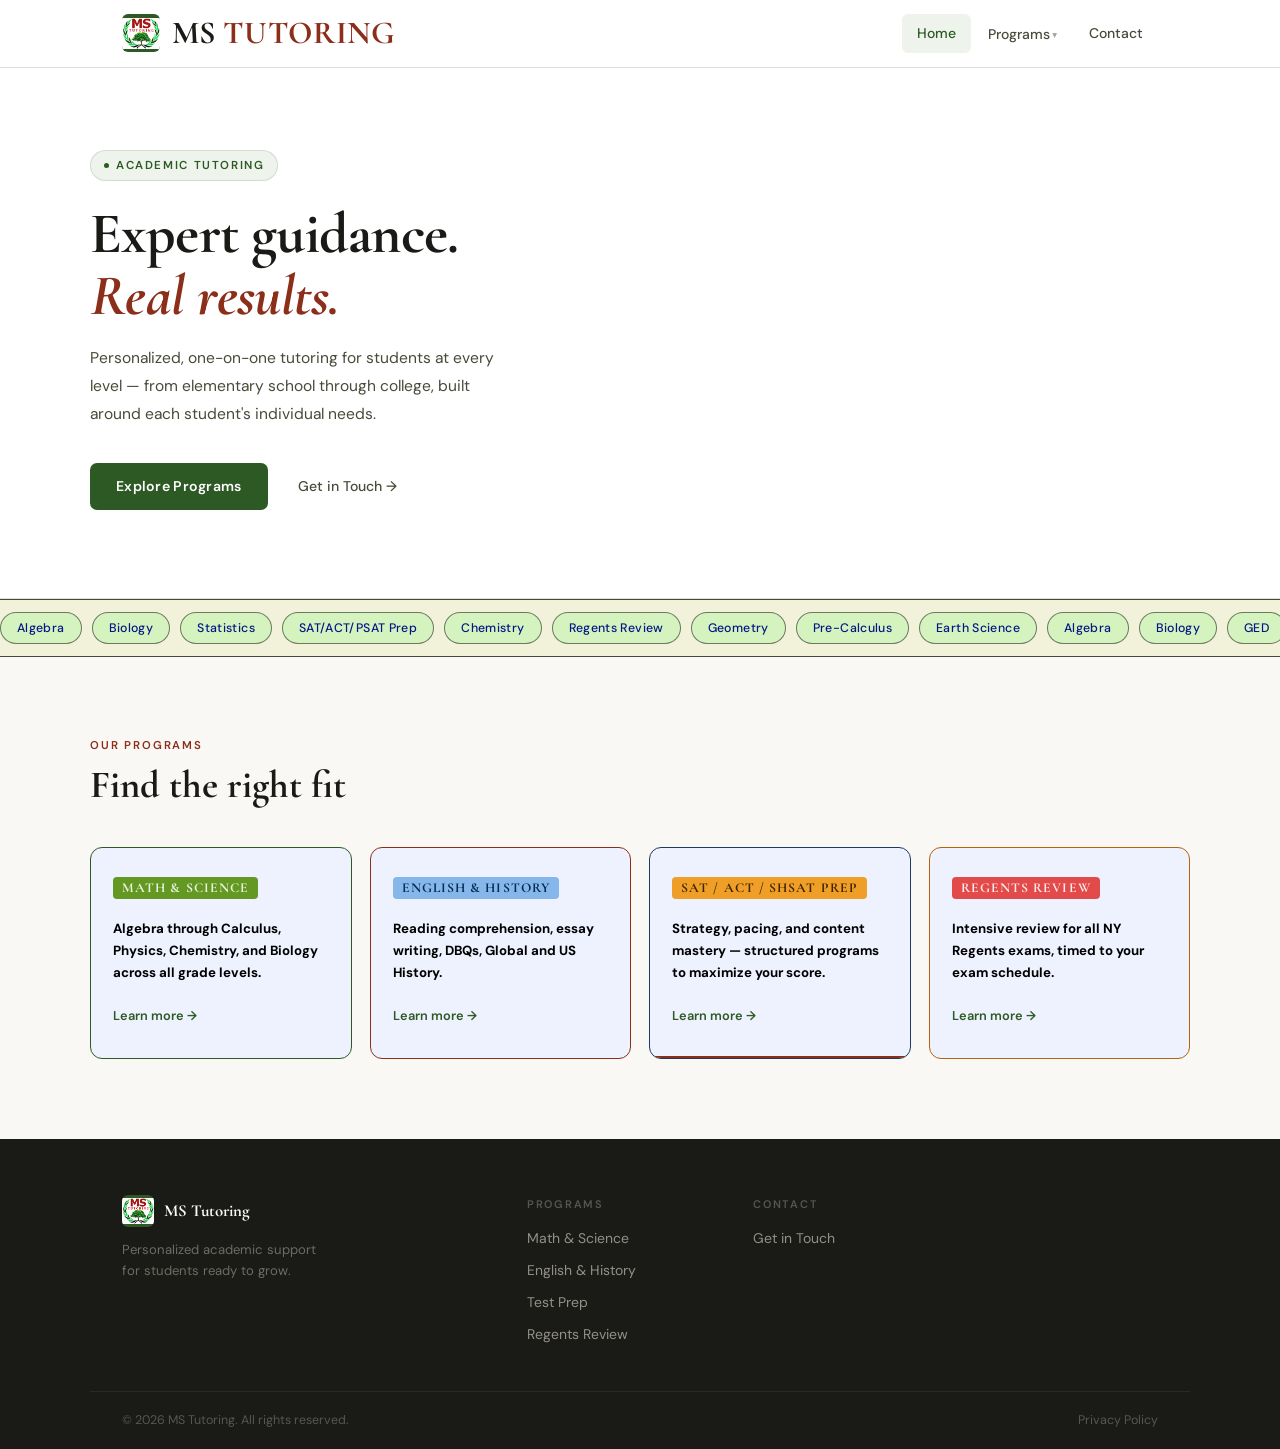
==== index.html @ f31f2561 "added color chages and other css changes" ====
<!DOCTYPE html>
<html lang="en">
  <head>
    <meta charset="UTF-8"/>
    <meta name="viewport" content="width=device-width, initial-scale=1.0"/>
    <title>MS TUTORING</title>
    <link rel="icon" type="image/png" href="logo.png"/>
    <link href="https://fonts.googleapis.com/css2?family=Cormorant+Garamond:ital,wght@0,600;0,700;1,600&family=DM+Sans:wght@400;500;600&display=swap" rel="stylesheet"/>
    <link rel="stylesheet" href="css/style.css"/>
  </head>
  <body>

    <!-- ── NAVBAR ── -->
    <header class="navbar">
      <div class="nav-inner">
        <a href="index.html" class="nav-logo">
          <div class="logo-img-wrap">
            <img src="logo.png" alt="MS Tutoring logo"/>
          </div>
          <span class="logo-name">MS <em>TUTORING</em></span>
        </a>
        <nav class="nav-links">
          <a href="index.html" class="nav-item active">Home</a>
          <div class="dropdown">
            <a href="#" class="nav-item" tabindex="0">Programs</a>
            <div class="drop-menu">
              <a href="programs/math-science.html">Math &amp; Science</a>
              <a href="programs/english-history.html">English &amp; History</a>
              <a href="programs/test-prep.html">Test Prep (SAT / ACT)</a>
              <a href="programs/regents.html">Regents Review</a>
              <a href="programs/extra.html" class="nav-item">Extra</a>
            </div>
          </div>
          <a href="contact.html" class="nav-item">Contact</a>
        </nav>
      </div>
    </header>

    <!-- ── HERO ── -->
    <section class="hero">
      <div class="hero-inner">
        <div>
          <div class="hero-tag">Academic Tutoring</div>
          <h1 class="hero-title">Expert guidance.<br/><em>Real results.</em></h1>
          <p class="hero-sub">Personalized, one-on-one tutoring for students at every level — from elementary school through college, built around each student's individual needs.</p>
          <div class="hero-actions">
            <a href="programs/math-science.html" class="btn-solid">Explore Programs</a>
            <a href="contact.html" class="btn-ghost">Get in Touch →</a>
          </div>
        </div>
      </div>
    </section>

    <!-- ── SUBJECTS STRIP ── -->
    <div class="strip">
      <div class="strip-track">
        <div class="pill">Algebra</div>
        <div class="pill">Biology</div>
        <div class="pill">Statistics</div>
        <div class="pill">SAT/ACT/PSAT Prep</div>
        <div class="pill">Chemistry</div>
        <div class="pill">Regents Review</div>
        <div class="pill">Geometry</div>
        <div class="pill">Pre-Calculus</div>
        <div class="pill">Earth Science</div>
        <div class="pill">Algebra</div>
        <div class="pill">Biology</div>
        <div class="pill">GED</div>
        <div class="pill">College Physics</div>
        <div class="pill">College Calculus</div>
        <div class="pill">Statistics</div>
        <div class="pill">SHSAT Prep</div>
        <div class="pill">Chemistry</div>
        <div class="pill">Regents Review</div>
        <div class="pill">Geometry</div>
        <div class="pill">Pre-Calculus</div>
        <div class="pill">Calculus</div>
        <div class="pill">NYSATAS</div>
        <div class="pill">College Chemistry</div>
      </div>
    </div>

    <!-- ── PROGRAMS ── -->
    <section class="programs">
      <div class="section-wrap">
        <div class="section-eyebrow">Our Programs</div>
        <h2 class="section-title">Find the right fit</h2>
        <div class="prog-grid">

          <div class="prog-card">
            <h3><div class="prog-badge prog-badge--green">Math &amp; Science</div></h3>
            <p style="color:black"><b>Algebra through Calculus, Physics, Chemistry, and Biology across all grade levels.</b></p>
            <a href="programs/math-science.html" class="prog-link">Learn more →</a>
          </div>

          <div class="prog-card">
            <h3><div class="prog-badge prog-badge--blue">English &amp; History</div></h3>
            <p style="color:black"><b>Reading comprehension, essay writing, DBQs, Global and US History.</b></p>
            <a href="programs/english-history.html" class="prog-link">Learn more →</a>
          </div>

          <div class="prog-card featured">
            <h3><div class="prog-badge prog-badge--orange">SAT / ACT / SHSAT Prep</div></h3>
            <p style="color:black"><b>Strategy, pacing, and content mastery — structured programs to maximize your score.</b></p>
            <a href="programs/test-prep.html" class="prog-link">Learn more →</a>
          </div>

          <div class="prog-card">
            <h3><div class="prog-badge prog-badge--red">Regents Review</div></h3>
            <p style="color:black"><b>Intensive review for all NY Regents exams, timed to your exam schedule.</b></p>
            <a href="programs/regents.html" class="prog-link">Learn more →</a>
          </div> 
        </div>
      </div>
    </section>

    <!-- ── FOOTER ── -->
    <footer class="footer">
      <div class="footer-inner">
        <div class="footer-brand">
          <div class="footer-logo-row">
            <div class="footer-logo-wrap">
              <img src="logo.png" alt="MS Tutoring logo"/>
            </div>
            <span>MS Tutoring</span>
          </div>
          <p class="footer-tagline">Personalized academic support for students ready to grow.</p>
        </div>
        <div class="footer-col">
          <h4>Programs</h4>
          <a href="programs/math-science.html">Math &amp; Science</a>
          <a href="programs/english-history.html">English &amp; History</a>
          <a href="programs/test-prep.html">Test Prep</a>
          <a href="programs/regents.html">Regents Review</a>
        </div>
        <div class="footer-col">
          <h4>Contact</h4>
          <a href="contact.html">Get in Touch</a>
        </div>
      </div>
      <div class="footer-bottom">
        <p>© 2026 MS Tutoring. All rights reserved.</p>
        <a href="privacy.html">Privacy Policy</a>
      </div>
    </footer>

  </body>
</html>
---- css/style.css ----
/* ─────────────────────────────────────────
   MS Tutoring — style.css
   No JavaScript required. Dropdowns are
   CSS-only via :hover and :focus-within.
───────────────────────────────────────── */

/* ── RESET ── */
*, *::before, *::after {
  box-sizing: border-box;
  margin: 0;
  padding: 0;
}

/* ── VARIABLES ── */
:root {
  --green:       #2d5a24;
  --green-mid:   #3e7a32;
  --green-light: #eef4ec;
  --brick:       #8b2e1a;
  --cream:       #faf8f5;
  --parchment:   #f0ece4;
  --ink:         #1a1a16;
  --mid:         #4a4a3a;
  --muted:       #888878;
  --border:      #e2ddd4;
  --white:       #ffffff;

  --font-head: 'Cormorant Garamond', Georgia, serif;
  --font-body: 'DM Sans', system-ui, sans-serif;

  --nav-h: 68px;
  --max-w: 1100px;
}

/* ── BASE ── */
html { scroll-behavior: smooth; }

body {
  font-family: var(--font-body);
  background: var(--cream);
  color: var(--ink);
  line-height: 1.65;
  overflow-x: hidden;
  font-size: 18px;
}

a   { color: inherit; text-decoration: none; }
img { display: block; max-width: 100%; }

/* ─────────────────────────────
   NAVBAR
───────────────────────────── */
.navbar {
  position: sticky;
  top: 0;
  z-index: 100;
  height: var(--nav-h);
  background: var(--white);
  border-bottom: 1px solid var(--border);
}

.nav-inner {
  max-width: var(--max-w);
  margin: 0 auto;
  height: 100%;
  display: flex;
  align-items: center;
  justify-content: space-between;
  padding: 0 32px;
}

/* Logo */
.nav-logo {
  display: flex;
  align-items: center;
  gap: 12px;
  flex-shrink: 0;
}

.logo-img-wrap {
  width: 38px;
  height: 38px;
  border-radius: 6px;
  overflow: hidden;
  background: var(--green); /* shows while logo.png loads or if missing */
  flex-shrink: 0;
}

.logo-img-wrap img {
  width: 100%;
  height: 100%;
  object-fit: contain;
}

.logo-name {
  font-family: var(--font-head);
  font-size: 2rem;
  font-weight: 700;
  color: var(--ink);
  letter-spacing: 0.01em;
}

.logo-name em {
  font-style: normal;
  color: var(--brick);
}

/* Nav links */
.nav-links {
  display: flex;
  align-items: center;
  gap: 2px;
}

.nav-item {
  font-size: 0.875rem;
  font-weight: 500;
  color: var(--mid);
  padding: 8px 15px;
  border-radius: 6px;
  transition: color 0.18s, background 0.18s;
  white-space: nowrap;
}

.nav-item:hover  { color: var(--ink);   background: var(--green-light); }
.nav-item.active { color: var(--green); background: var(--green-light); }

/* Dropdown — CSS only, no JavaScript */
.dropdown {
  position: relative;
}

.dropdown > .nav-item::after {
  content: ' ▾';
  font-size: 0.6rem;
  opacity: 0.5;
  vertical-align: middle;
}

.drop-menu {
  position: absolute;
  top: calc(100% + 8px);
  left: 50%;
  transform: translateX(-50%) translateY(4px);
  background: var(--white);
  border: 1px solid var(--border);
  border-top: 2px solid var(--green);
  border-radius: 8px;
  box-shadow: 0 8px 32px rgba(0, 0, 0, 0.09);
  min-width: 196px;
  padding: 6px 0;
  opacity: 0;
  pointer-events: none;
  transition: opacity 0.18s, transform 0.18s;
}

.dropdown:hover       .drop-menu,
.dropdown:focus-within .drop-menu {
  opacity: 1;
  pointer-events: auto;
  transform: translateX(-50%) translateY(0);
}

.drop-menu a {
  display: block;
  padding: 10px 18px;
  font-size: 0.875rem;
  color: var(--mid);
  border-left: 2px solid transparent;
  transition: background 0.12s, color 0.12s, border-color 0.12s;
}

.drop-menu a:hover {
  background: var(--green-light);
  color: var(--green);
  border-left-color: var(--green);
}

/* ─────────────────────────────
   HERO
───────────────────────────── */
.hero {
  background: var(--white);
  border-bottom: 1px solid var(--border);
  padding: 80px 32px 88px;
}

.hero-inner {
  max-width: var(--max-w);
  margin: 0 auto;
  display: grid;
  grid-template-columns: 1fr 1fr;
  gap: 72px;
  align-items: center;
}

.hero-tag {
  display: inline-flex;
  align-items: center;
  gap: 7px;
  font-size: 0.72rem;
  font-weight: 600;
  letter-spacing: 0.14em;
  text-transform: uppercase;
  color: var(--green);
  background: var(--green-light);
  border: 1px solid rgba(45, 90, 36, 0.15);
  padding: 5px 13px;
  border-radius: 99px;
  margin-bottom: 22px;
}

.hero-tag::before {
  content: '';
  width: 5px;
  height: 5px;
  border-radius: 50%;
  background: var(--green);
  flex-shrink: 0;
}

.hero-title {
  font-family: var(--font-head);
  font-size: clamp(2.8rem, 4.5vw, 4rem);
  font-weight: 700;
  line-height: 1.08;
  color: var(--ink);
  margin-bottom: 18px;
  letter-spacing: -0.01em;
}

.hero-title em {
  font-style: italic;
  color: var(--brick);
}

.hero-sub {
  font-size: 0.975rem;
  color: var(--mid);
  line-height: 1.78;
  max-width: 420px;
  margin-bottom: 34px;
}

.hero-actions {
  display: flex;
  gap: 12px;
  flex-wrap: wrap;
}

.btn-solid {
  display: inline-block;
  background: var(--green);
  color: var(--white);
  font-weight: 600;
  font-size: 0.88rem;
  padding: 12px 26px;
  border-radius: 7px;
  letter-spacing: 0.02em;
  transition: background 0.18s;
}

.btn-solid:hover { background: var(--green-mid); }

.btn-ghost {
  display: inline-block;
  color: var(--mid);
  font-weight: 500;
  font-size: 0.88rem;
  padding: 12px 18px;
  border-radius: 7px;
  transition: color 0.18s, background 0.18s;
}

.btn-ghost:hover {
  color: var(--ink);
  background: var(--parchment);
}

/* Hero stats panel */
.hero-stats {
  background: var(--cream);
  border: 1px solid var(--border);
  border-radius: 14px;
  padding: 36px 32px;
}

.stat {
  display: flex;
  align-items: center;
  gap: 18px;
  padding: 18px 0;
  border-bottom: 1px solid var(--border);
}

.stat:first-child { padding-top: 0; }
.stat:last-child  { border-bottom: none; padding-bottom: 0; }

.stat-icon {
  width: 40px;
  height: 40px;
  background: var(--green-light);
  border-radius: 8px;
  display: flex;
  align-items: center;
  justify-content: center;
  font-size: 1rem;
  flex-shrink: 0;
}

.stat strong {
  display: block;
  font-family: var(--font-head);
  font-size: 1.55rem;
  font-weight: 700;
  color: var(--ink);
  line-height: 1;
  margin-bottom: 2px;
}

.stat span {
  font-size: 0.78rem;
  color: var(--muted);
}

/* ─────────────────────────────
   SUBJECTS STRIP
───────────────────────────── */
.strip {
  background: #f2f2da;
  padding: 12px 0;
  overflow: hidden;
  border-bottom: 1px solid rgba(0, 0, 0, 0.7);
  border-top: 1px solid rgba(0, 0, 0, 0.7);
}

.strip-track {
  display: flex;
  gap: 10px;
  animation: ticker 34s linear infinite;
  width: max-content;
}

.strip:hover .strip-track {
  animation-play-state: paused;
}

@keyframes ticker {
  from { transform: translateX(0); }
  to   { transform: translateX(-50%); }
}

.pill {
  background: rgba(0, 255, 0, 0.12);
  border: 1px solid rgba(0, 0, 0, 0.5);
  color: #041785;
  font-size: 0.77rem;
  font-weight: 500;
  padding: 5px 16px;
  border-radius: 99px;
  white-space: nowrap;
  letter-spacing: 0.03em;
}

/* ─────────────────────────────
   PROGRAMS
───────────────────────────── */
.programs {
  padding: 80px 32px;
  background: var(--cream);
}

.section-wrap {
  max-width: var(--max-w);
  margin: 0 auto;
}

.section-eyebrow {
  font-size: 0.71rem;
  font-weight: 600;
  letter-spacing: 0.16em;
  text-transform: uppercase;
  color: var(--brick);
  margin-bottom: 8px;
}

.section-title {
  font-family: var(--font-head);
  font-size: clamp(1.9rem, 3vw, 2.5rem);
  font-weight: 700;
  color: var(--ink);
  line-height: 1.12;
  margin-bottom: 40px;
}

.prog-grid {
  display: grid;
  grid-template-columns: repeat(4, 1fr);
  gap: 18px;
}

.prog-card {
  background: #eef2ff;
  border: 1px solid var(--border);
  border-radius: 12px;
  padding: 28px 22px;
  position: relative;
  overflow: hidden;
  transition: border-color 0.2s, box-shadow 0.2s, transform 0.2s;
}

/* Animated bottom bar on hover */
.prog-card::after {
  content: '';
  position: absolute;
  bottom: 0;
  left: 0;
  right: 0;
  height: 2px;
  background: var(--green);
  transform: scaleX(0);
  transform-origin: left;
  transition: transform 0.25s;
}

.prog-card:hover {
  border-color: transparent;
  box-shadow: 0 6px 28px rgba(0, 0, 0, 0.09);
  transform: translateY(-3px);
}

.prog-card:hover::after { transform: scaleX(1); }

.prog-card.featured::after {
  background: var(--brick);
  transform: scaleX(1);
}

.prog-badge {
  display: inline-block;
  color: #fff;
  font-size: .85rem;
  font-weight: 700;
  letter-spacing: 0.08em;
  text-transform: uppercase;
  padding: 3px 9px;
  border-radius: 4px;
  margin-bottom: 12px;
}

.prog-badge--green  { background: #639922; color: #EAF3DE; }
.prog-badge--blue   { background: #85B7EB; color: #042C53; }
.prog-badge--red    { background: #E24B4A; color: #FCEBEB; }
.prog-badge--orange { background: #EF9F27; color: #412402; }

.prog-icon {
  font-size: 1.5rem;
  margin-bottom: 12px;
}

.prog-card h3 {
  font-family: var(--font-head);
  font-size: 1.1rem;
  font-weight: 700;
  color: var(--ink);
  margin-bottom: 7px;
  line-height: 1.2;
}

.prog-card p {
  font-size: 0.83rem;
  color: var(--muted);
  line-height: 1.65;
  margin-bottom: 16px;
}

.prog-link {
  font-size: 0.8rem;
  font-weight: 600;
  color: var(--green);
}

/* ─────────────────────────────
   WHY MS TUTORING
───────────────────────────── */
.why {
  background: var(--white);
  border-top: 1px solid var(--border);
  padding: 80px 32px;
}

.why-grid {
  display: grid;
  grid-template-columns: 1fr 1fr;
  gap: 64px;
  align-items: start;
}

.why-left > p {
  font-size: 0.93rem;
  color: var(--mid);
  line-height: 1.8;
  margin-bottom: 28px;
  max-width: 400px;
}

.features {
  display: flex;
  flex-direction: column;
  gap: 14px;
}

.feat {
  display: flex;
  align-items: flex-start;
  gap: 12px;
}

.feat-dot {
  width: 6px;
  height: 6px;
  border-radius: 50%;
  background: var(--green);
  flex-shrink: 0;
  margin-top: 8px;
}

.feat p        { font-size: 0.88rem; color: var(--mid); line-height: 1.65; }
.feat strong   { color: var(--ink); font-weight: 600; }

.why-right {
  background: var(--cream);
  border: 1px solid var(--border);
  border-radius: 12px;
  padding: 32px 30px;
}

.why-row {
  display: flex;
  justify-content: space-between;
  align-items: center;
  padding: 18px 0;
  border-bottom: 1px solid var(--border);
}

.why-row:first-child { padding-top: 0; }
.why-row:last-child  { border-bottom: none; padding-bottom: 0; }

.why-label { font-size: 0.86rem; color: var(--mid); }

.why-val {
  font-family: var(--font-head);
  font-size: 1.45rem;
  font-weight: 700;
  color: var(--green);
}

/* ─────────────────────────────
   FOOTER
───────────────────────────── */
.footer { background: var(--ink); }

.footer-inner {
  max-width: var(--max-w);
  margin: 0 auto;
  padding: 56px 32px 36px;
  display: grid;
  grid-template-columns: 2fr 1fr 1fr 1fr;
  gap: 48px;
}

.footer-brand {
  display: flex;
  flex-direction: column;
  gap: 12px;
}

.footer-logo-row {
  display: flex;
  align-items: center;
  gap: 10px;
}

.footer-logo-wrap {
  width: 32px;
  height: 32px;
  border-radius: 6px;
  overflow: hidden;
  background: var(--green); /* fallback until logo.png loads */
  flex-shrink: 0;
}

.footer-logo-wrap img {
  width: 100%;
  height: 100%;
  object-fit: contain;
}

.footer-logo-row span {
  font-family: var(--font-head);
  font-size: 1.05rem;
  font-weight: 700;
  color: #faf8f5;
}

.footer-tagline {
  font-size: 0.82rem;
  color: rgba(245, 240, 232, 0.38);
  line-height: 1.65;
  max-width: 200px;
}

.footer-col h4 {
  font-size: 0.69rem;
  font-weight: 600;
  letter-spacing: 0.16em;
  text-transform: uppercase;
  color: rgba(245, 240, 232, 0.28);
  margin-bottom: 14px;
}

.footer-col a {
  display: block;
  font-size: 0.875rem;
  color: rgba(245, 240, 232, 0.55);
  margin-bottom: 9px;
  transition: color 0.15s;
}

.footer-col a:hover { color: #faf8f5; }

.footer-bottom {
  border-top: 1px solid rgba(255, 255, 255, 0.07);
  padding: 18px 32px;
  max-width: var(--max-w);
  margin: 0 auto;
  display: flex;
  justify-content: space-between;
  align-items: center;
}

.footer-bottom p,
.footer-bottom a {
  font-size: 0.78rem;
  color: rgba(245, 240, 232, 0.28);
}

.footer-bottom a:hover { color: rgba(245, 240, 232, 0.65); }

/* ── PROGRAM CARD COLORS ── */
.prog-card:nth-child(1) { border-color: #2d5a24; }
.prog-card:nth-child(2) { border-color: #8b2e1a; }
.prog-card:nth-child(3) { border-color: #1e3a5f; }
.prog-card:nth-child(4) { border-color: #b5620a; }


/* ── SUBJECT CARD COLORS BY PAGE ── */
.math-science   .subject-card { border-color: #2d5a24; }
.english-history .subject-card { border-color: #8b2e1a; }
.test-prep      .subject-card { border-color: #1e3a5f; }
.regents        .subject-card { border-color: #b5620a; }
/* ─────────────────────────────
   RESPONSIVE
───────────────────────────── */
@media (max-width: 960px) {
  .hero-inner   { grid-template-columns: 1fr; gap: 40px; }
  .hero-stats   { display: none; }
  .prog-grid    { grid-template-columns: 1fr 1fr; }
  .why-grid     { grid-template-columns: 1fr; gap: 40px; }
  .footer-inner { grid-template-columns: 1fr 1fr; gap: 32px; }
}

@media (max-width: 600px) {
  .hero         { padding: 56px 20px 60px; }
  .programs,
  .why          { padding: 60px 20px; }
  .prog-grid    { grid-template-columns: 1fr; }
  .footer-inner { grid-template-columns: 1fr; }
  .hero-actions { flex-direction: column; }
  .nav-inner    { padding: 0 20px; }
}
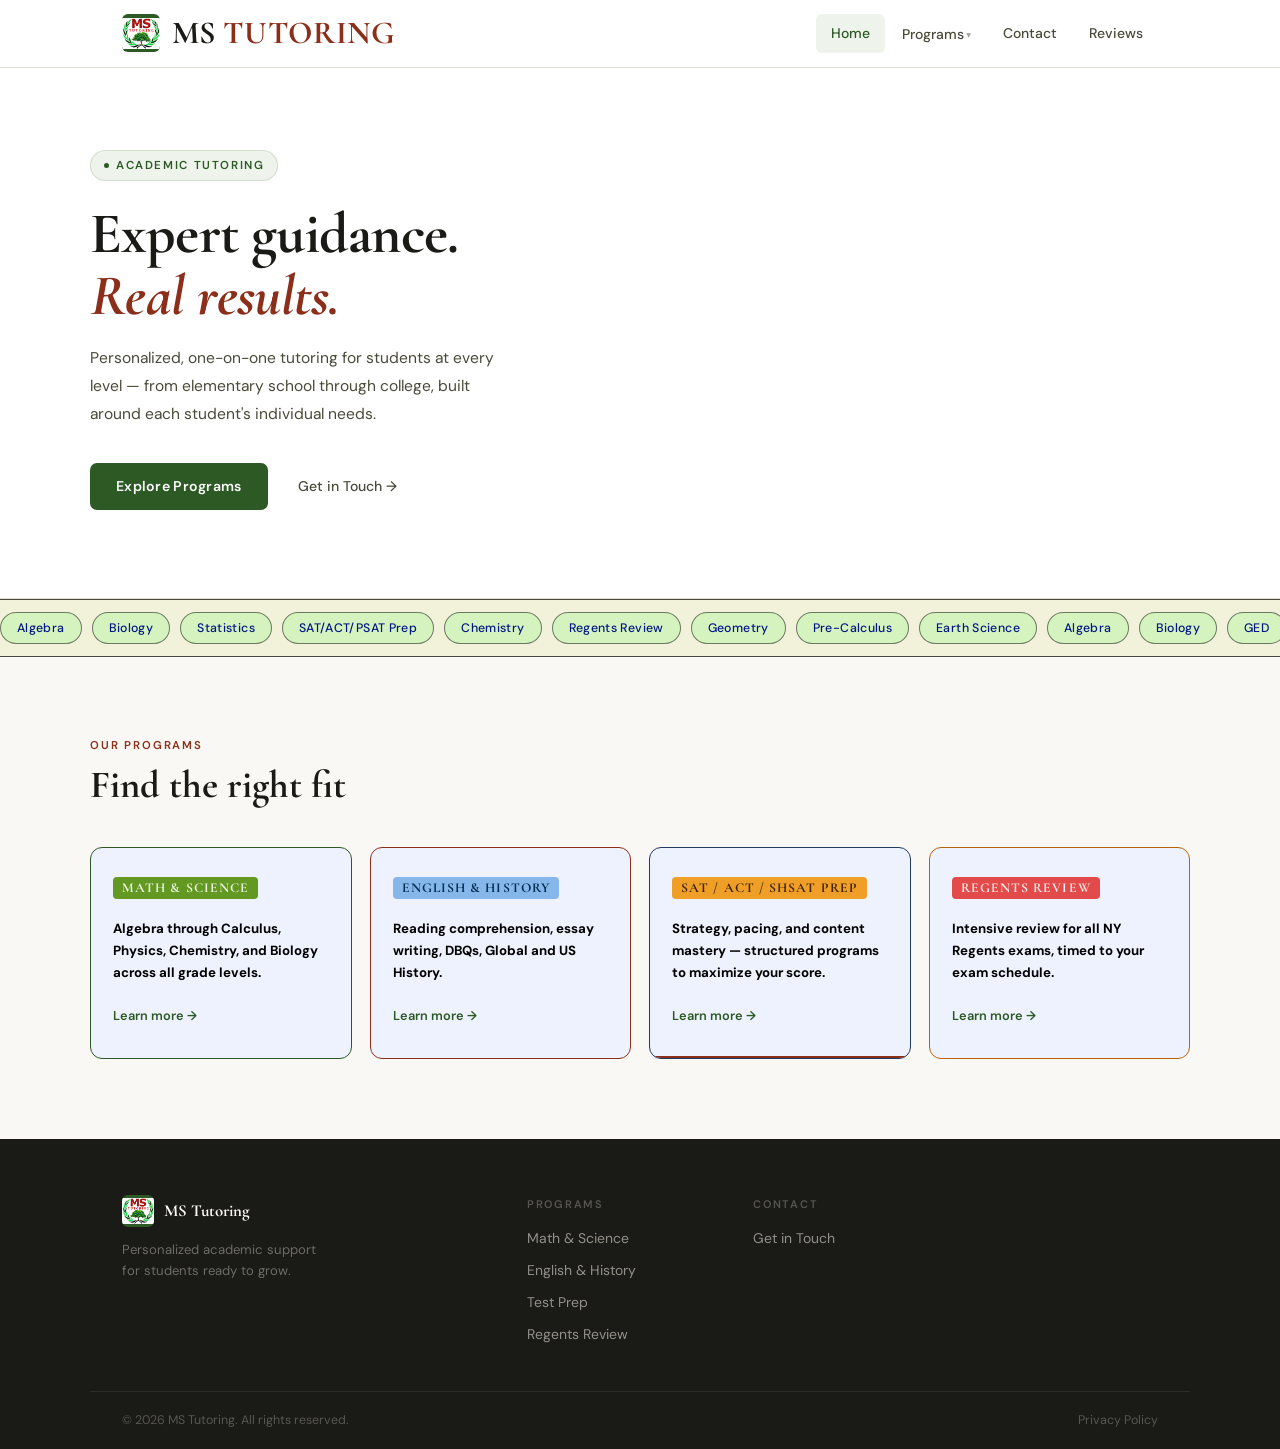
==== commit e604334f: "added reviews page" ====
--- a/index.html
+++ b/index.html
@@ -32,6 +32,7 @@
             </div>
           </div>
           <a href="contact.html" class="nav-item">Contact</a>
+          <a href="reviews.html" class="nav-item">Reviews</a>
         </nav>
       </div>
     </header>
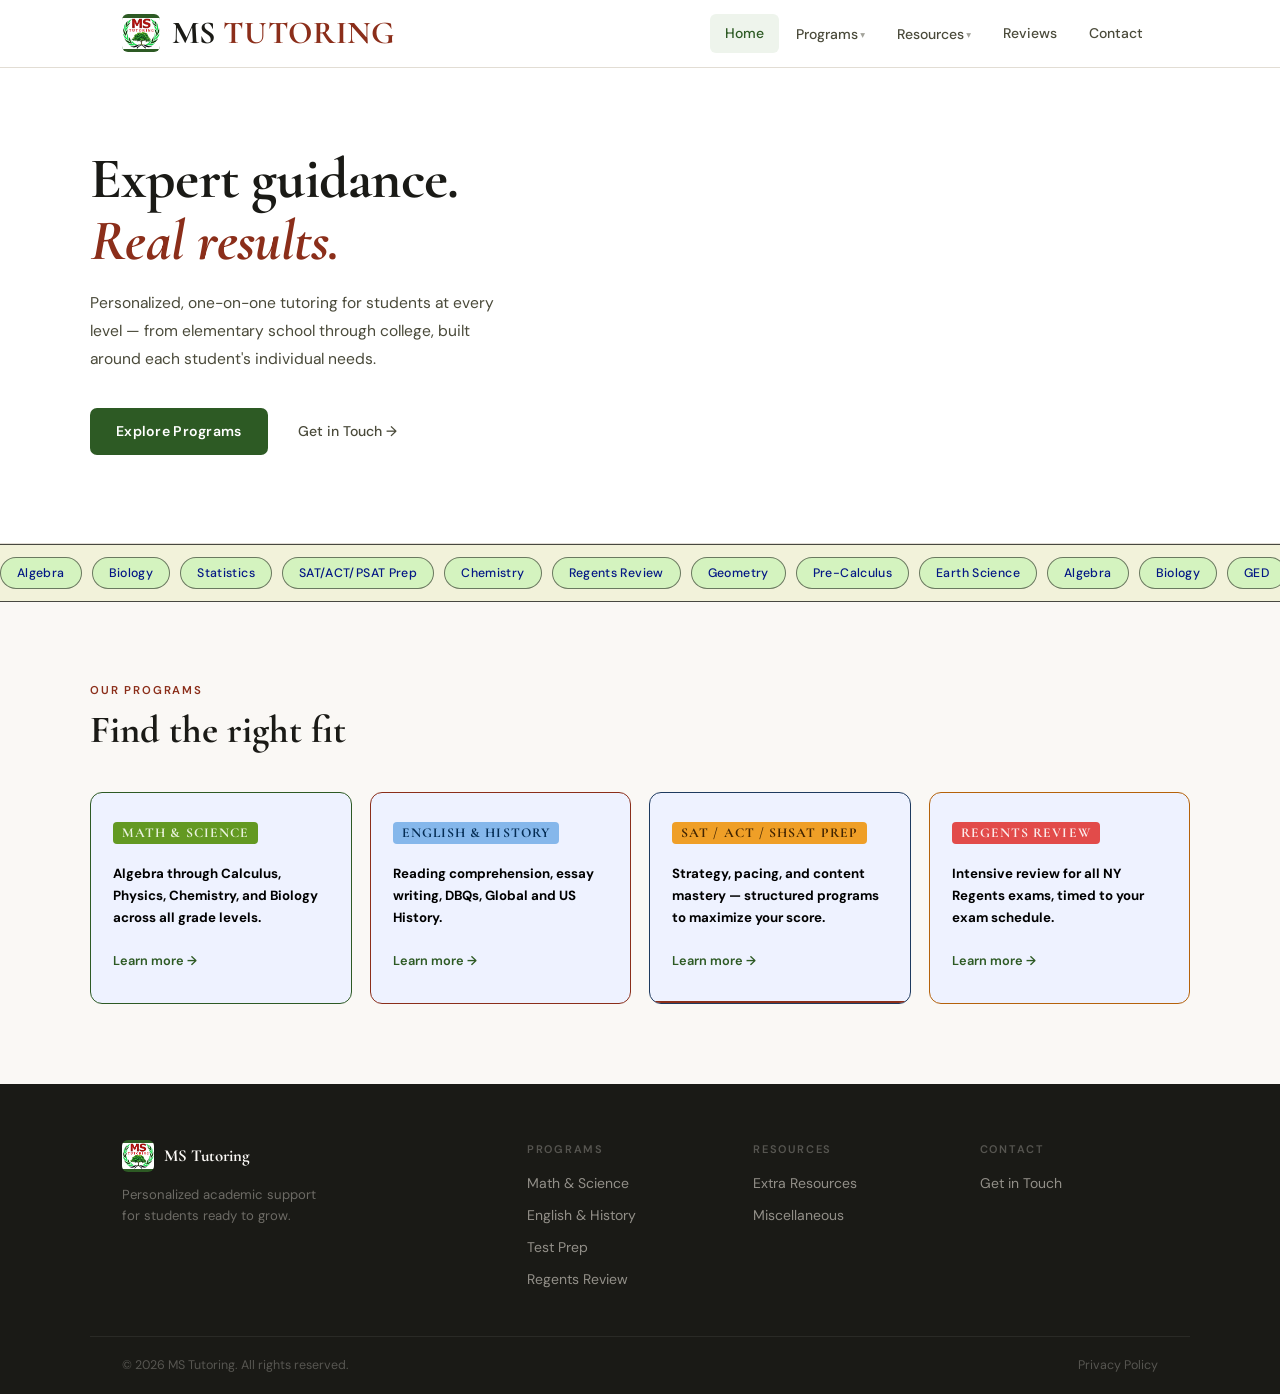
==== commit 623d0876: "Fixed navbar on all pages, added a new section on navbar for extra and misc, need better system for " ====
--- a/index.html
+++ b/index.html
@@ -28,11 +28,17 @@
               <a href="programs/english-history.html">English &amp; History</a>
               <a href="programs/test-prep.html">Test Prep (SAT / ACT)</a>
               <a href="programs/regents.html">Regents Review</a>
-              <a href="programs/extra.html" class="nav-item">Extra</a>
             </div>
           </div>
+          <div class="dropdown">
+            <a href="#" class="nav-item" tabindex="0">Resources</a>
+            <div class="drop-menu">
+              <a href="Reasources/extra.html">Extra Resources</a>
+              <a href="Reasources/miscellaneous.html">Miscellaneous</a>
+            </div>
+          </div>
+          <a href="reviews.html" class="nav-item">Reviews</a>
           <a href="contact.html" class="nav-item">Contact</a>
-          <a href="reviews.html" class="nav-item">Reviews</a>
         </nav>
       </div>
     </header>
@@ -41,7 +47,6 @@
     <section class="hero">
       <div class="hero-inner">
         <div>
-          <div class="hero-tag">Academic Tutoring</div>
           <h1 class="hero-title">Expert guidance.<br/><em>Real results.</em></h1>
           <p class="hero-sub">Personalized, one-on-one tutoring for students at every level — from elementary school through college, built around each student's individual needs.</p>
           <div class="hero-actions">
@@ -135,6 +140,11 @@
           <a href="programs/regents.html">Regents Review</a>
         </div>
         <div class="footer-col">
+          <h4>Resources</h4>
+          <a href="programs/extra.html">Extra Resources</a>
+          <a href="programs/miscellaneous.html">Miscellaneous</a>
+        </div>
+        <div class="footer-col">
           <h4>Contact</h4>
           <a href="contact.html">Get in Touch</a>
         </div>
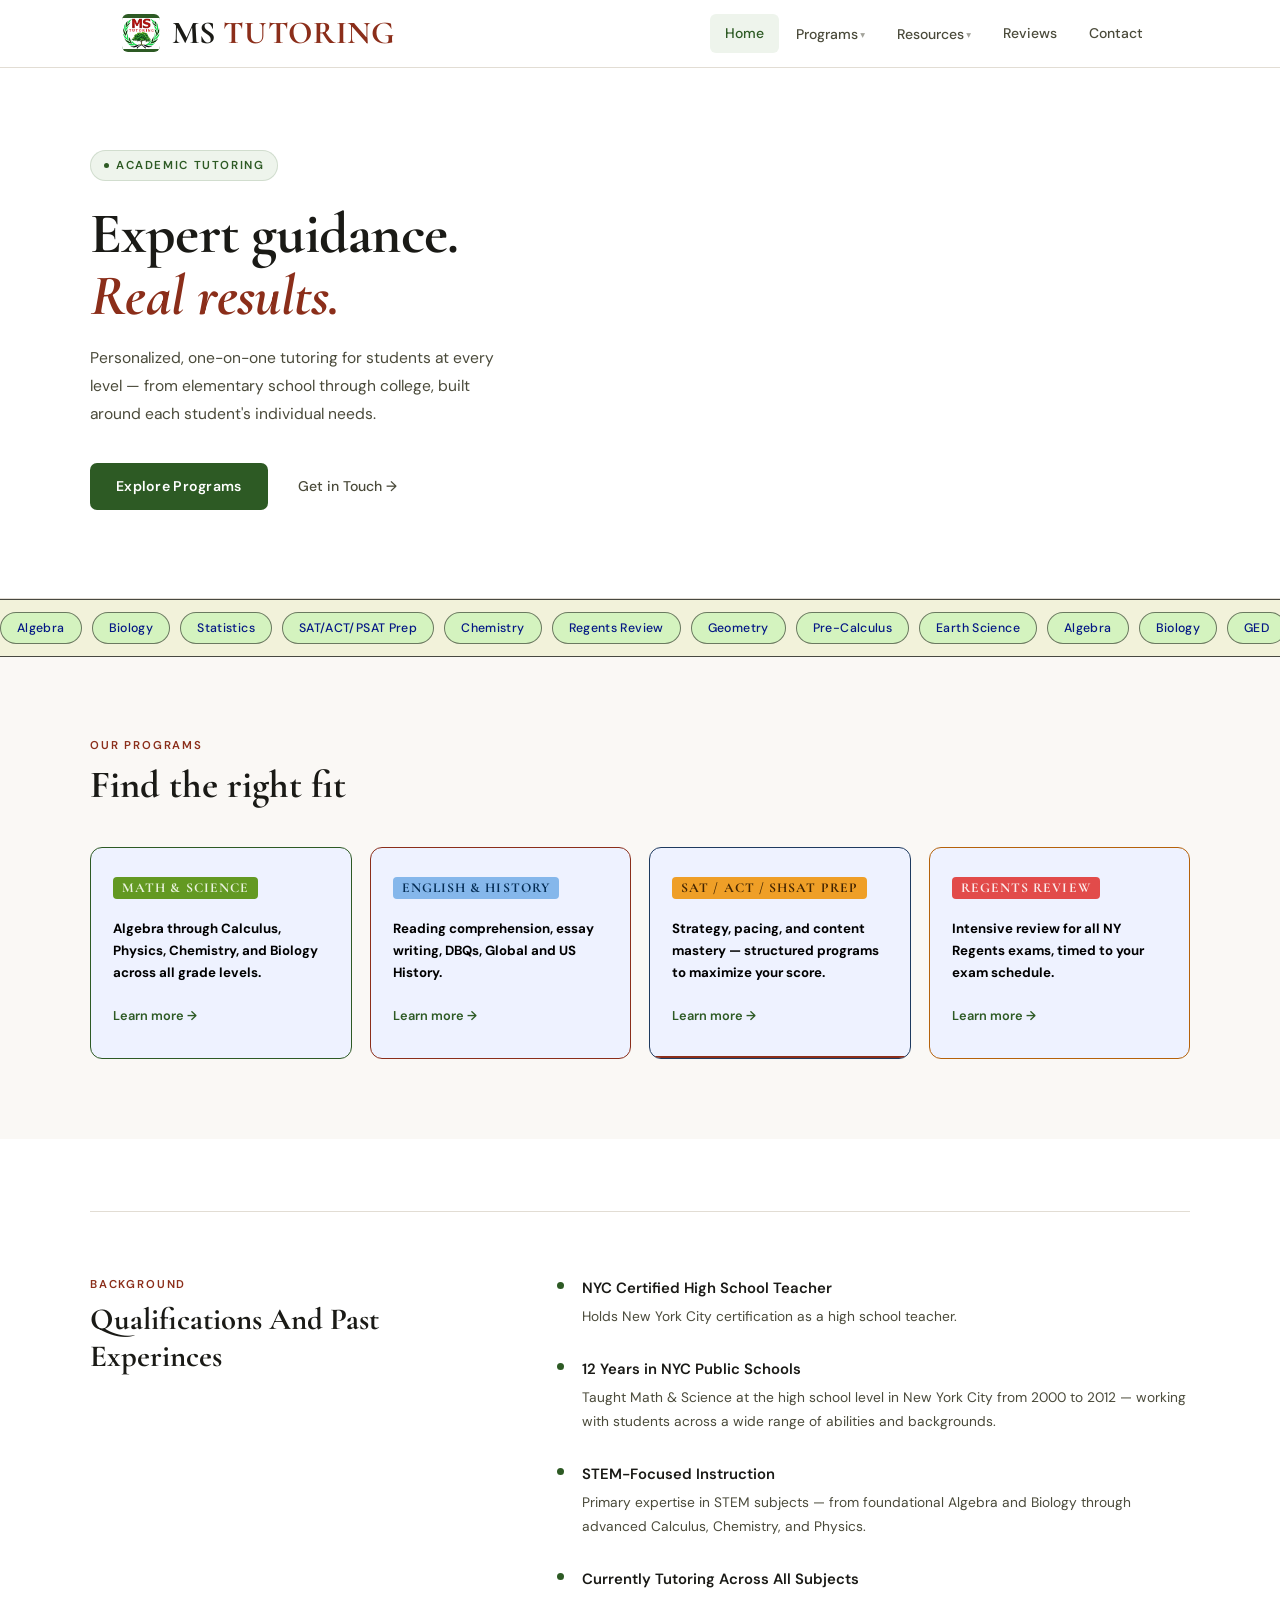
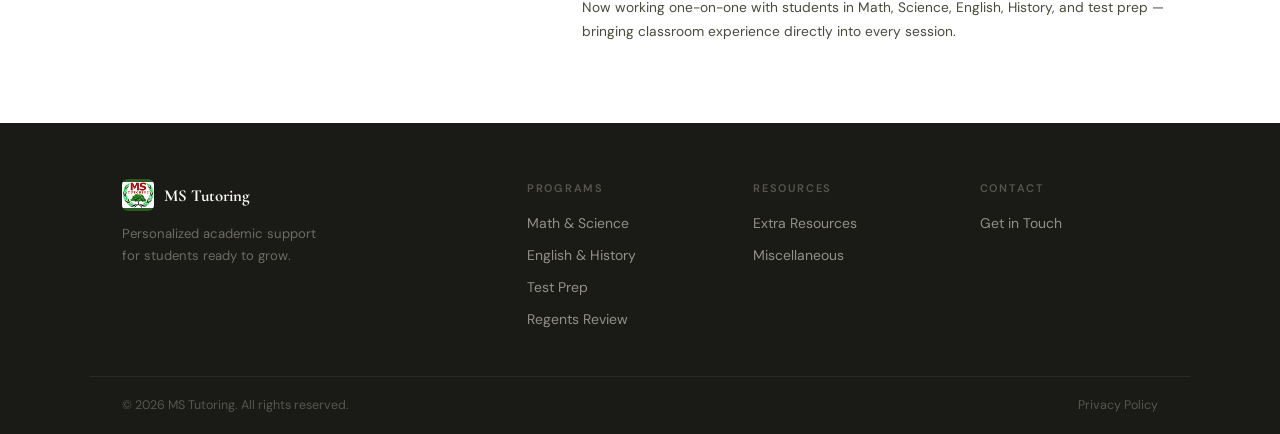
==== commit 9c23fcc4: "Added about section" ====
--- a/index.html
+++ b/index.html
@@ -33,8 +33,8 @@
           <div class="dropdown">
             <a href="#" class="nav-item" tabindex="0">Resources</a>
             <div class="drop-menu">
-              <a href="Reasources/extra.html">Extra Resources</a>
-              <a href="Reasources/miscellaneous.html">Miscellaneous</a>
+              <a href="programs/extra.html">Extra Resources</a>
+              <a href="programs/miscellaneous.html">Miscellaneous</a>
             </div>
           </div>
           <a href="reviews.html" class="nav-item">Reviews</a>
@@ -47,6 +47,7 @@
     <section class="hero">
       <div class="hero-inner">
         <div>
+          <div class="hero-tag">Academic Tutoring</div>
           <h1 class="hero-title">Expert guidance.<br/><em>Real results.</em></h1>
           <p class="hero-sub">Personalized, one-on-one tutoring for students at every level — from elementary school through college, built around each student's individual needs.</p>
           <div class="hero-actions">
@@ -120,6 +121,49 @@
       </div>
     </section>
 
+    <!-- ── ABOUT ── -->
+    <section class="about">
+      <div class="section-wrap">
+        <div class="about-divider"></div>
+        <div class="about-inner">
+          <div class="about-left">
+            <div class="section-eyebrow">Background</div>
+            <h2 class="section-title">Qualifications And Past Experinces</h2>
+          </div>
+          <div class="about-right">
+            <div class="about-item">
+              <div class="about-dot"></div>
+              <div>
+                <strong>NYC Certified High School Teacher</strong>
+                <p>Holds New York City certification as a high school teacher.</p>
+              </div>
+            </div>
+            <div class="about-item">
+              <div class="about-dot"></div>
+              <div>
+                <strong>12 Years in NYC Public Schools</strong>
+                <p>Taught Math &amp; Science at the high school level in New York City from 2000 to 2012 — working with students across a wide range of abilities and backgrounds.</p>
+              </div>
+            </div>
+            <div class="about-item">
+              <div class="about-dot"></div>
+              <div>
+                <strong>STEM-Focused Instruction</strong>
+                <p>Primary expertise in STEM subjects — from foundational Algebra and Biology through advanced Calculus, Chemistry, and Physics.</p>
+              </div>
+            </div>
+            <div class="about-item">
+              <div class="about-dot"></div>
+              <div>
+                <strong>Currently Tutoring Across All Subjects</strong>
+                <p>Now working one-on-one with students in Math, Science, English, History, and test prep — bringing classroom experience directly into every session.</p>
+              </div>
+            </div>
+          </div>
+        </div>
+      </div>
+    </section>
+
     <!-- ── FOOTER ── -->
     <footer class="footer">
       <div class="footer-inner">
--- a/css/style.css
+++ b/css/style.css
@@ -660,6 +660,70 @@
 .test-prep      .subject-card { border-color: #1e3a5f; }
 .regents        .subject-card { border-color: #b5620a; }
 /* ─────────────────────────────
+   ABOUT
+───────────────────────────── */
+.about {
+  background: var(--white);
+  padding: 72px 32px 80px;
+}
+
+.about-divider {
+  height: 1px;
+  background: var(--border);
+  margin-bottom: 64px;
+}
+
+.about-inner {
+  display: grid;
+  grid-template-columns: 1fr 1.6fr;
+  gap: 72px;
+  align-items: start;
+}
+
+.about-left .section-title {
+  font-size: clamp(1.5rem, 2.4vw, 2rem);
+  line-height: 1.2;
+  margin-bottom: 0;
+  color: var(--ink);
+}
+
+.about-right {
+  display: flex;
+  flex-direction: column;
+  gap: 28px;
+}
+
+.about-item {
+  display: flex;
+  gap: 18px;
+  align-items: flex-start;
+}
+
+.about-dot {
+  width: 7px;
+  height: 7px;
+  border-radius: 50%;
+  background: var(--green);
+  flex-shrink: 0;
+  margin-top: 6px;
+}
+
+.about-item strong {
+  display: block;
+  font-size: 0.93rem;
+  font-weight: 600;
+  color: var(--ink);
+  margin-bottom: 5px;
+}
+
+.about-item p {
+  font-size: 0.86rem;
+  color: var(--mid);
+  line-height: 1.72;
+  margin: 0;
+}
+
+/* ─────────────────────────────
    RESPONSIVE
 ───────────────────────────── */
 @media (max-width: 960px) {
@@ -668,12 +732,14 @@
   .prog-grid    { grid-template-columns: 1fr 1fr; }
   .why-grid     { grid-template-columns: 1fr; gap: 40px; }
   .footer-inner { grid-template-columns: 1fr 1fr; gap: 32px; }
+  .about-inner  { grid-template-columns: 1fr; gap: 36px; }
 }
 
 @media (max-width: 600px) {
   .hero         { padding: 56px 20px 60px; }
   .programs,
   .why          { padding: 60px 20px; }
+  .about        { padding: 52px 20px 60px; }
   .prog-grid    { grid-template-columns: 1fr; }
   .footer-inner { grid-template-columns: 1fr; }
   .hero-actions { flex-direction: column; }
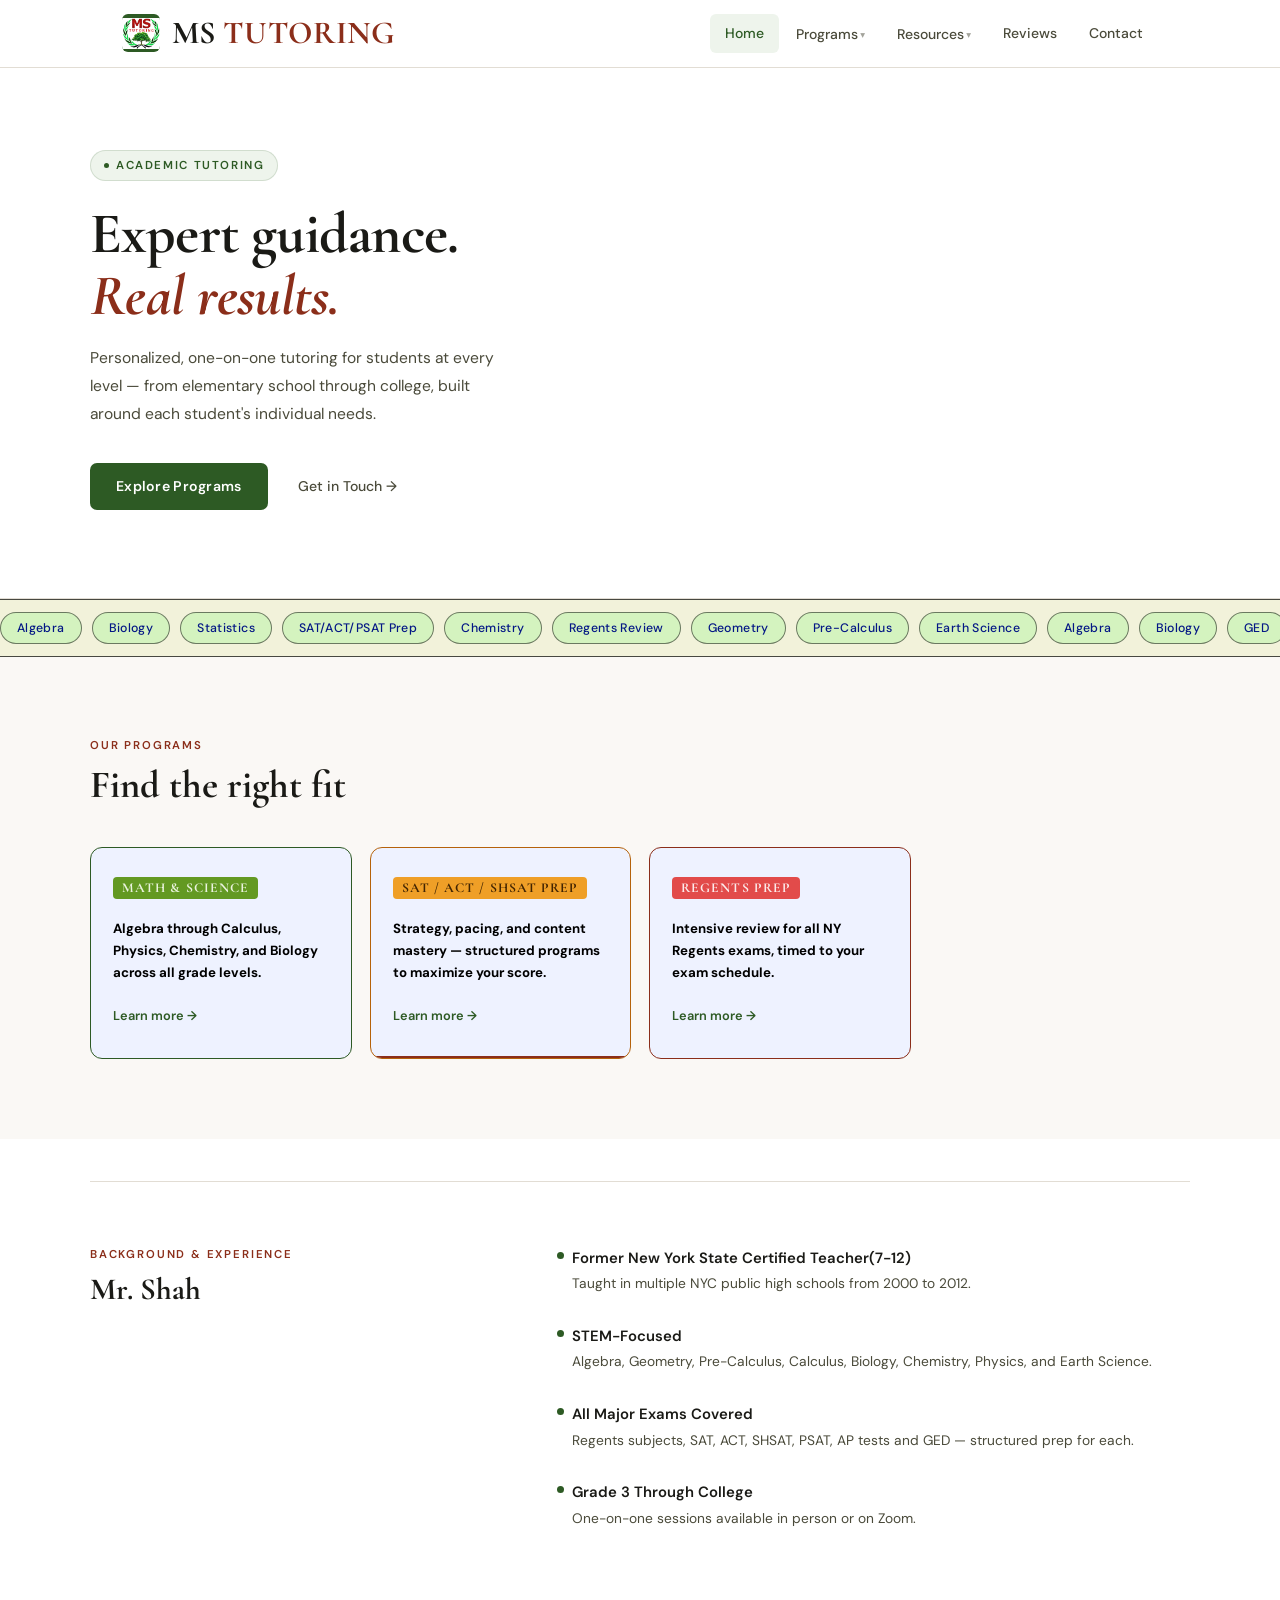
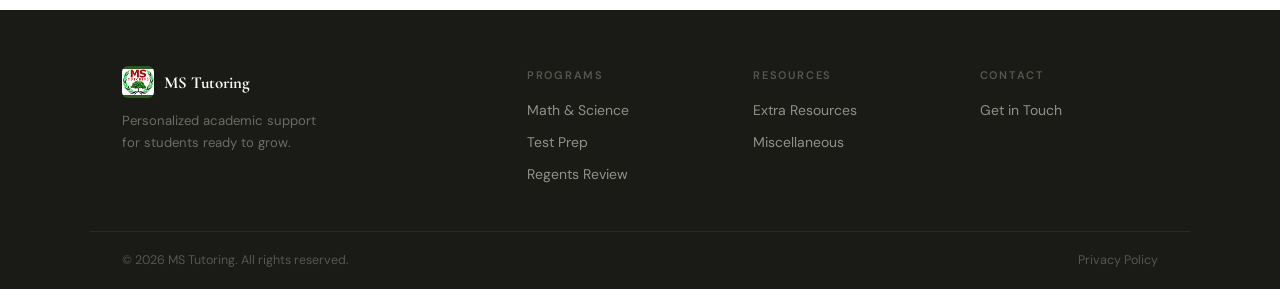
==== commit 0246cd9c: "Removed all non stem subjects and edited about secton" ====
--- a/index.html
+++ b/index.html
@@ -25,7 +25,6 @@
             <a href="#" class="nav-item" tabindex="0">Programs</a>
             <div class="drop-menu">
               <a href="programs/math-science.html">Math &amp; Science</a>
-              <a href="programs/english-history.html">English &amp; History</a>
               <a href="programs/test-prep.html">Test Prep (SAT / ACT)</a>
               <a href="programs/regents.html">Regents Review</a>
             </div>
@@ -100,12 +99,6 @@
             <a href="programs/math-science.html" class="prog-link">Learn more →</a>
           </div>
 
-          <div class="prog-card">
-            <h3><div class="prog-badge prog-badge--blue">English &amp; History</div></h3>
-            <p style="color:black"><b>Reading comprehension, essay writing, DBQs, Global and US History.</b></p>
-            <a href="programs/english-history.html" class="prog-link">Learn more →</a>
-          </div>
-
           <div class="prog-card featured">
             <h3><div class="prog-badge prog-badge--orange">SAT / ACT / SHSAT Prep</div></h3>
             <p style="color:black"><b>Strategy, pacing, and content mastery — structured programs to maximize your score.</b></p>
@@ -113,7 +106,7 @@
           </div>
 
           <div class="prog-card">
-            <h3><div class="prog-badge prog-badge--red">Regents Review</div></h3>
+            <h3><div class="prog-badge prog-badge--red">Regents Prep</div></h3>
             <p style="color:black"><b>Intensive review for all NY Regents exams, timed to your exam schedule.</b></p>
             <a href="programs/regents.html" class="prog-link">Learn more →</a>
           </div> 
@@ -121,42 +114,42 @@
       </div>
     </section>
 
-    <!-- ── ABOUT ── -->
+<!-- ── ABOUT ── -->
     <section class="about">
       <div class="section-wrap">
         <div class="about-divider"></div>
         <div class="about-inner">
           <div class="about-left">
-            <div class="section-eyebrow">Background</div>
-            <h2 class="section-title">Qualifications And Past Experinces</h2>
+            <div class="section-eyebrow">Background &amp; Experience</div>
+            <h2 class="section-title">Mr. Shah</h2>
           </div>
           <div class="about-right">
             <div class="about-item">
               <div class="about-dot"></div>
               <div>
-                <strong>NYC Certified High School Teacher</strong>
-                <p>Holds New York City certification as a high school teacher.</p>
+                <strong>Former New York State Certified Teacher(7-12)</strong>
+                <p>Taught in multiple NYC public high schools from 2000 to 2012.</p>
               </div>
             </div>
             <div class="about-item">
               <div class="about-dot"></div>
               <div>
-                <strong>12 Years in NYC Public Schools</strong>
-                <p>Taught Math &amp; Science at the high school level in New York City from 2000 to 2012 — working with students across a wide range of abilities and backgrounds.</p>
+                <strong>STEM-Focused</strong>
+                <p>Algebra, Geometry, Pre-Calculus, Calculus, Biology, Chemistry, Physics, and Earth Science.</p>
               </div>
             </div>
             <div class="about-item">
               <div class="about-dot"></div>
               <div>
-                <strong>STEM-Focused Instruction</strong>
-                <p>Primary expertise in STEM subjects — from foundational Algebra and Biology through advanced Calculus, Chemistry, and Physics.</p>
+                <strong>All Major Exams Covered</strong>
+                <p>Regents subjects, SAT, ACT, SHSAT, PSAT, AP tests and GED — structured prep for each.</p>
               </div>
             </div>
             <div class="about-item">
               <div class="about-dot"></div>
               <div>
-                <strong>Currently Tutoring Across All Subjects</strong>
-                <p>Now working one-on-one with students in Math, Science, English, History, and test prep — bringing classroom experience directly into every session.</p>
+                <strong>Grade 3 Through College</strong>
+                <p>One-on-one sessions available in person or on Zoom.</p>
               </div>
             </div>
           </div>
@@ -179,7 +172,6 @@
         <div class="footer-col">
           <h4>Programs</h4>
           <a href="programs/math-science.html">Math &amp; Science</a>
-          <a href="programs/english-history.html">English &amp; History</a>
           <a href="programs/test-prep.html">Test Prep</a>
           <a href="programs/regents.html">Regents Review</a>
         </div>
--- a/css/style.css
+++ b/css/style.css
@@ -649,9 +649,9 @@
 
 /* ── PROGRAM CARD COLORS ── */
 .prog-card:nth-child(1) { border-color: #2d5a24; }
-.prog-card:nth-child(2) { border-color: #8b2e1a; }
-.prog-card:nth-child(3) { border-color: #1e3a5f; }
-.prog-card:nth-child(4) { border-color: #b5620a; }
+.prog-card:nth-child(2) { border-color: #b5620a; }
+.prog-card:nth-child(3) { border-color: #8b2e1a; }
+.prog-card:nth-child(4) { border-color: #1e3a5f; }
 
 
 /* ── SUBJECT CARD COLORS BY PAGE ── */
@@ -664,7 +664,7 @@
 ───────────────────────────── */
 .about {
   background: var(--white);
-  padding: 72px 32px 80px;
+  padding: 42px 32px 80px;
 }
 
 .about-divider {
@@ -695,7 +695,7 @@
 
 .about-item {
   display: flex;
-  gap: 18px;
+  gap: 8px;
   align-items: flex-start;
 }
 
@@ -713,7 +713,7 @@
   font-size: 0.93rem;
   font-weight: 600;
   color: var(--ink);
-  margin-bottom: 5px;
+  margin-bottom: 2px;
 }
 
 .about-item p {
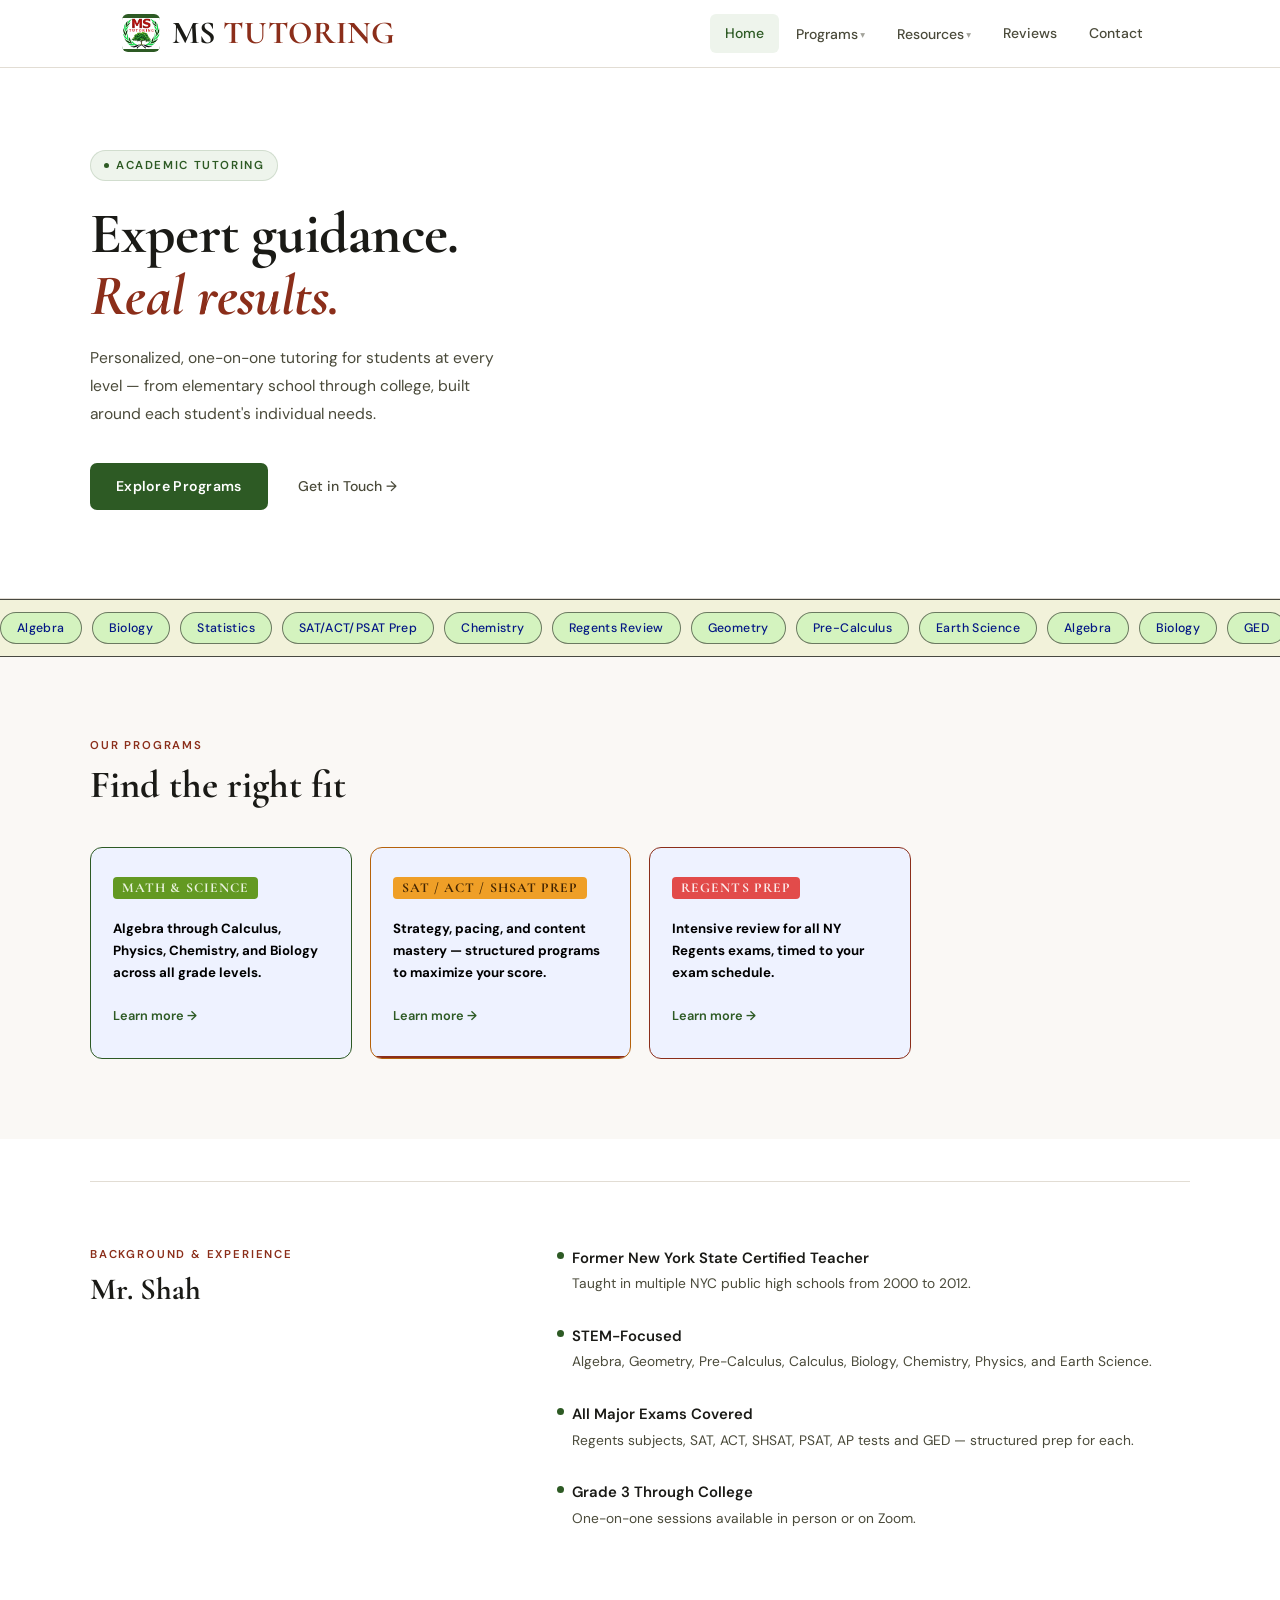
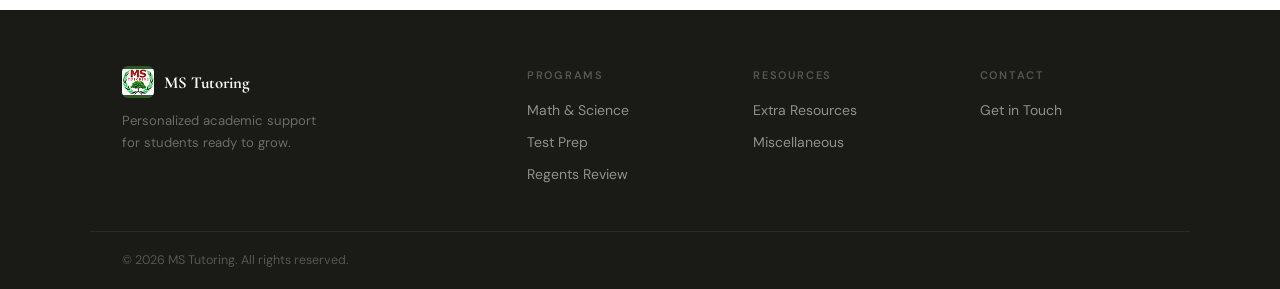
==== commit dece8998: "Fixed randon inconsitent stuff such as spelling and navbar links for all pages" ====
--- a/index.html
+++ b/index.html
@@ -19,6 +19,9 @@
           </div>
           <span class="logo-name">MS <em>TUTORING</em></span>
         </a>
+        <button class="nav-toggle" aria-label="Toggle menu">
+          <span></span><span></span><span></span>
+        </button>
         <nav class="nav-links">
           <a href="index.html" class="nav-item active">Home</a>
           <div class="dropdown">
@@ -32,8 +35,8 @@
           <div class="dropdown">
             <a href="#" class="nav-item" tabindex="0">Resources</a>
             <div class="drop-menu">
-              <a href="programs/extra.html">Extra Resources</a>
-              <a href="programs/miscellaneous.html">Miscellaneous</a>
+              <a href="Resources/extra.html">Extra Resources</a>
+              <a href="Resources/miscellaneous.html">Miscellaneous</a>
             </div>
           </div>
           <a href="reviews.html" class="nav-item">Reviews</a>
@@ -127,7 +130,7 @@
             <div class="about-item">
               <div class="about-dot"></div>
               <div>
-                <strong>Former New York State Certified Teacher(7-12)</strong>
+                <strong>Former New York State Certified Teacher</strong>
                 <p>Taught in multiple NYC public high schools from 2000 to 2012.</p>
               </div>
             </div>
@@ -177,8 +180,8 @@
         </div>
         <div class="footer-col">
           <h4>Resources</h4>
-          <a href="programs/extra.html">Extra Resources</a>
-          <a href="programs/miscellaneous.html">Miscellaneous</a>
+          <a href="Resources/extra.html">Extra Resources</a>
+          <a href="Resources/miscellaneous.html">Miscellaneous</a>
         </div>
         <div class="footer-col">
           <h4>Contact</h4>
@@ -186,10 +189,10 @@
         </div>
       </div>
       <div class="footer-bottom">
-        <p>© 2026 MS Tutoring. All rights reserved.</p>
-        <a href="privacy.html">Privacy Policy</a>
+        <p>&copy; 2026 MS Tutoring. All rights reserved.</p>
       </div>
     </footer>
 
+  <script src="js/nav.js"></script>
   </body>
 </html>
--- a/css/style.css
+++ b/css/style.css
@@ -735,6 +735,120 @@
   .about-inner  { grid-template-columns: 1fr; gap: 36px; }
 }
 
+/* ── HAMBURGER TOGGLE ── */
+.nav-toggle {
+  display: none;
+  flex-direction: column;
+  justify-content: center;
+  gap: 5px;
+  width: 36px;
+  height: 36px;
+  background: none;
+  border: none;
+  cursor: pointer;
+  padding: 4px;
+  z-index: 200;
+}
+
+.nav-toggle span {
+  display: block;
+  width: 100%;
+  height: 2px;
+  background: var(--ink);
+  border-radius: 2px;
+  transition: transform 0.25s, opacity 0.25s;
+}
+
+.nav-toggle.active span:nth-child(1) {
+  transform: translateY(7px) rotate(45deg);
+}
+
+.nav-toggle.active span:nth-child(2) {
+  opacity: 0;
+}
+
+.nav-toggle.active span:nth-child(3) {
+  transform: translateY(-7px) rotate(-45deg);
+}
+
+/* ── RESPONSIVE ── */
+@media (max-width: 960px) {
+  .hero-inner   { grid-template-columns: 1fr; gap: 40px; }
+  .hero-stats   { display: none; }
+  .prog-grid    { grid-template-columns: 1fr 1fr; }
+  .why-grid     { grid-template-columns: 1fr; gap: 40px; }
+  .footer-inner { grid-template-columns: 1fr 1fr; gap: 32px; }
+  .about-inner  { grid-template-columns: 1fr; gap: 36px; }
+}
+
+@media (max-width: 768px) {
+  .nav-toggle { display: flex; }
+
+  .nav-links {
+    position: fixed;
+    top: var(--nav-h);
+    left: 0;
+    right: 0;
+    bottom: 0;
+    background: var(--white);
+    flex-direction: column;
+    align-items: stretch;
+    gap: 0;
+    padding: 16px 24px;
+    overflow-y: auto;
+    transform: translateX(100%);
+    transition: transform 0.3s ease;
+    z-index: 150;
+  }
+
+  .nav-links.open {
+    transform: translateX(0);
+  }
+
+  .nav-item {
+    padding: 14px 16px;
+    font-size: 1rem;
+    border-radius: 8px;
+  }
+
+  .dropdown { position: static; }
+
+  .dropdown > .nav-item::after { content: ' ▾'; }
+
+  .drop-menu {
+    position: static;
+    transform: none;
+    border: none;
+    border-top: none;
+    border-radius: 0;
+    box-shadow: none;
+    min-width: 0;
+    padding: 0 0 0 16px;
+    opacity: 1;
+    pointer-events: auto;
+    max-height: 0;
+    overflow: hidden;
+    transition: max-height 0.3s ease, opacity 0.3s;
+  }
+
+  .dropdown.open .drop-menu {
+    max-height: 300px;
+    opacity: 1;
+  }
+
+  .drop-menu a {
+    padding: 10px 16px;
+    border-left: none;
+    font-size: 0.95rem;
+  }
+
+  .drop-menu a:hover {
+    background: var(--green-light);
+    color: var(--green);
+    border-left-color: transparent;
+  }
+}
+
 @media (max-width: 600px) {
   .hero         { padding: 56px 20px 60px; }
   .programs,
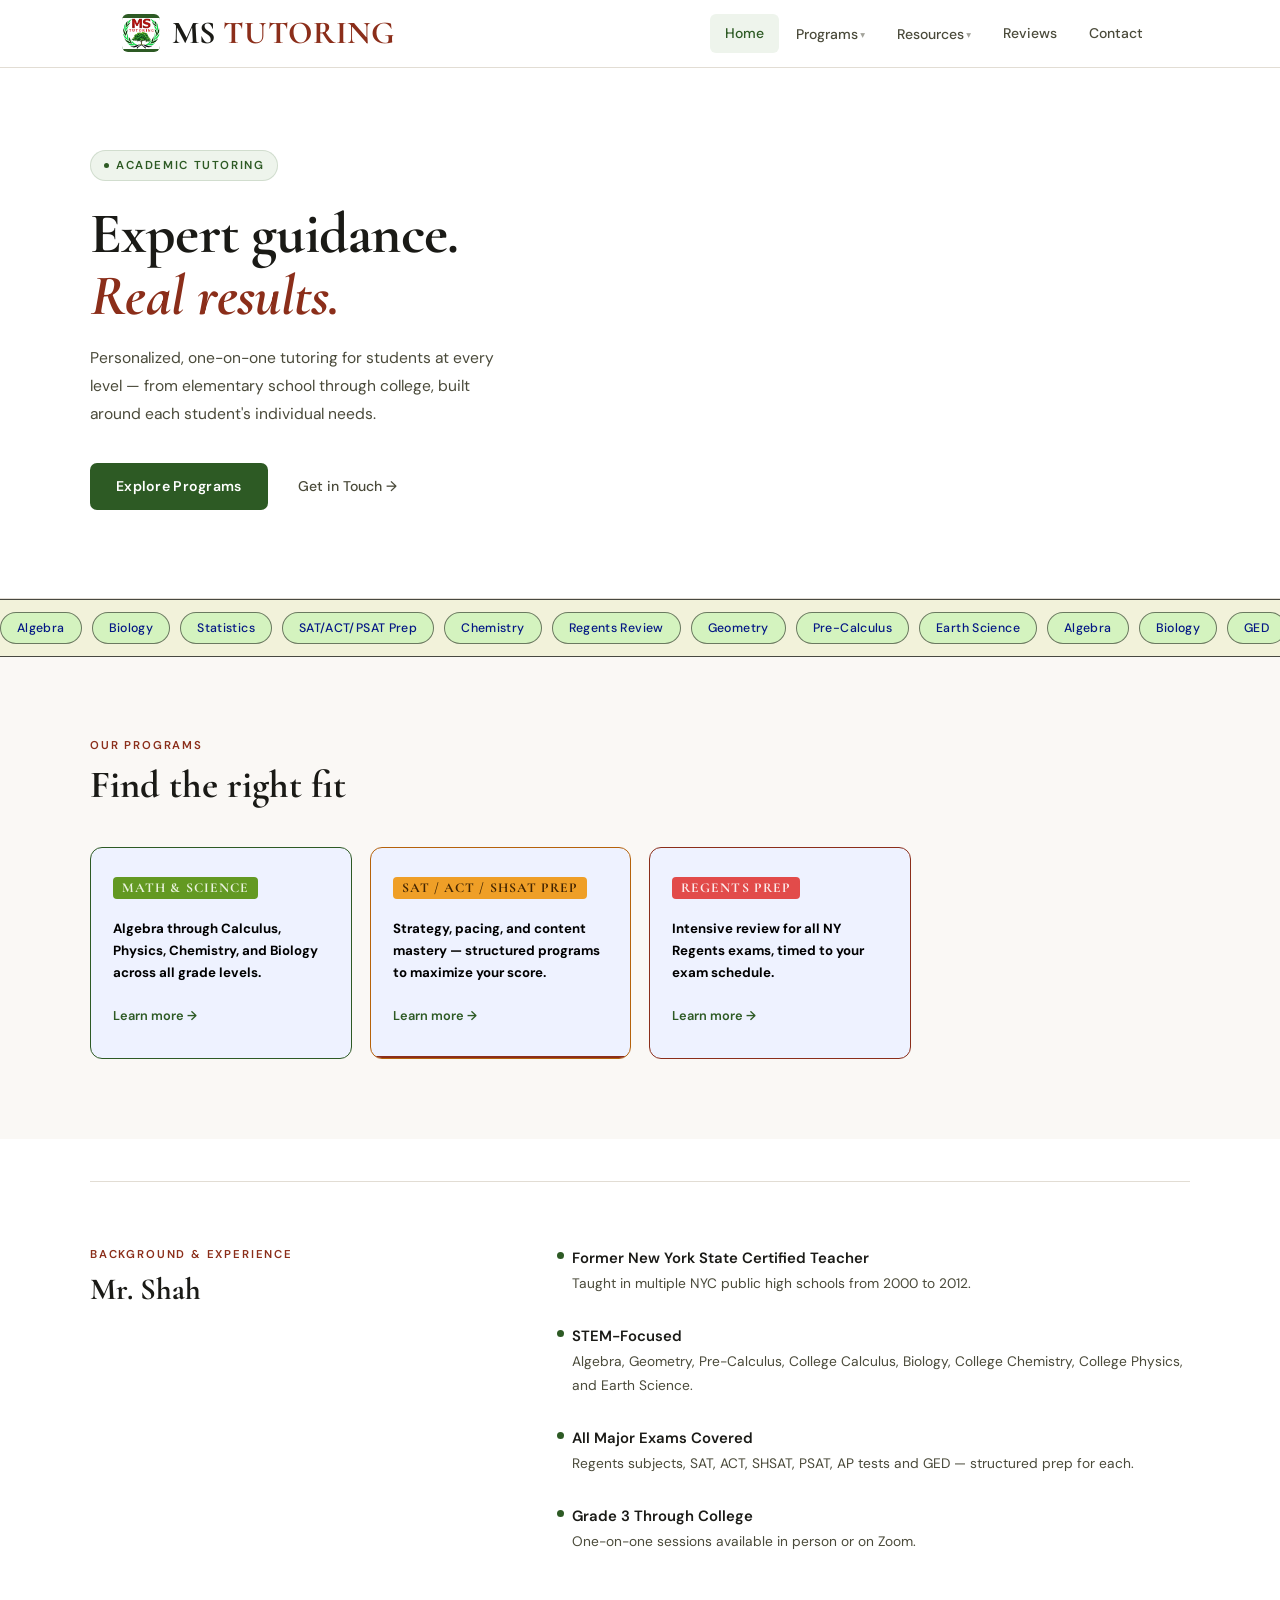
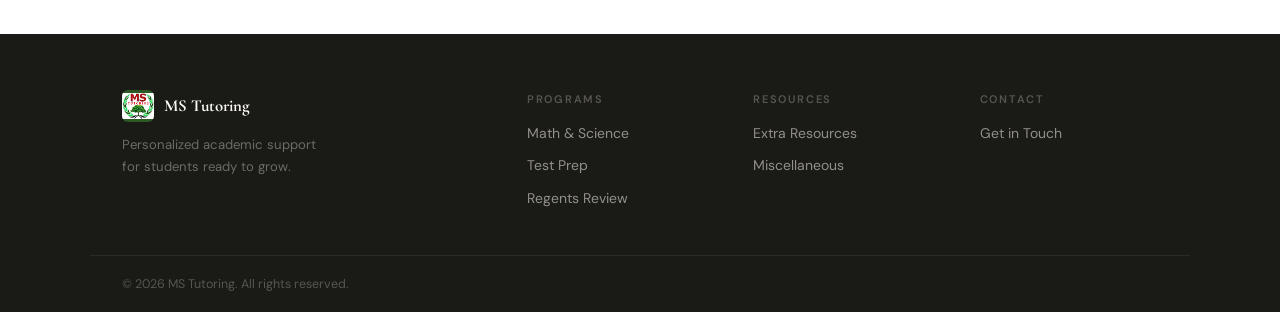
==== commit 560f7913: "Update index.html" ====
--- a/index.html
+++ b/index.html
@@ -138,7 +138,7 @@
               <div class="about-dot"></div>
               <div>
                 <strong>STEM-Focused</strong>
-                <p>Algebra, Geometry, Pre-Calculus, Calculus, Biology, Chemistry, Physics, and Earth Science.</p>
+                <p>Algebra, Geometry, Pre-Calculus, College Calculus, Biology, College Chemistry, College Physics, and Earth Science.</p>
               </div>
             </div>
             <div class="about-item">
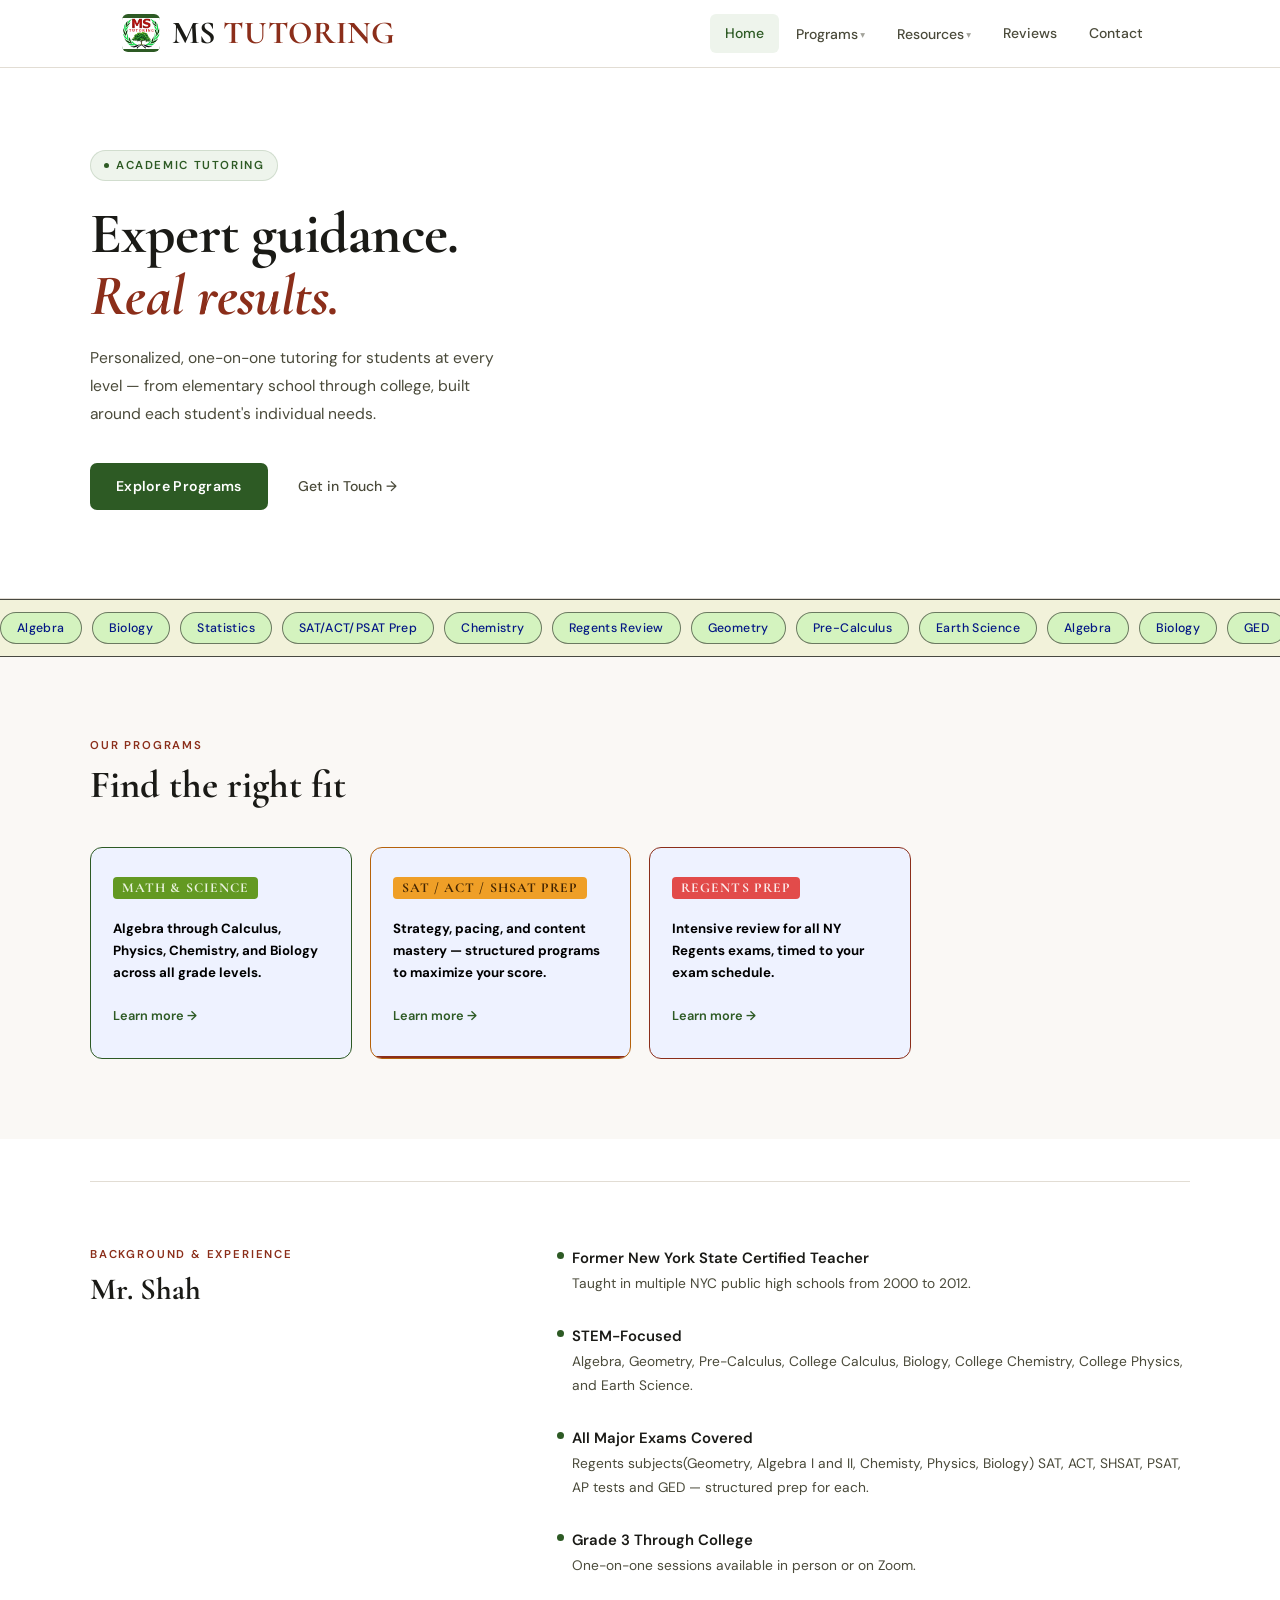
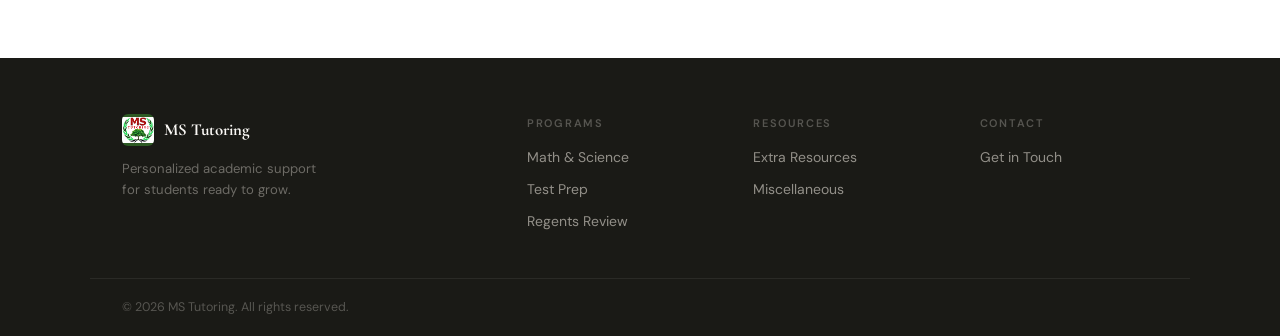
==== commit bfabcb99: "Update index.html" ====
--- a/index.html
+++ b/index.html
@@ -145,7 +145,7 @@
               <div class="about-dot"></div>
               <div>
                 <strong>All Major Exams Covered</strong>
-                <p>Regents subjects, SAT, ACT, SHSAT, PSAT, AP tests and GED — structured prep for each.</p>
+                <p>Regents subjects(Geometry, Algebra I and II, Chemisty, Physics, Biology) SAT, ACT, SHSAT, PSAT, AP tests and GED — structured prep for each.</p>
               </div>
             </div>
             <div class="about-item">
